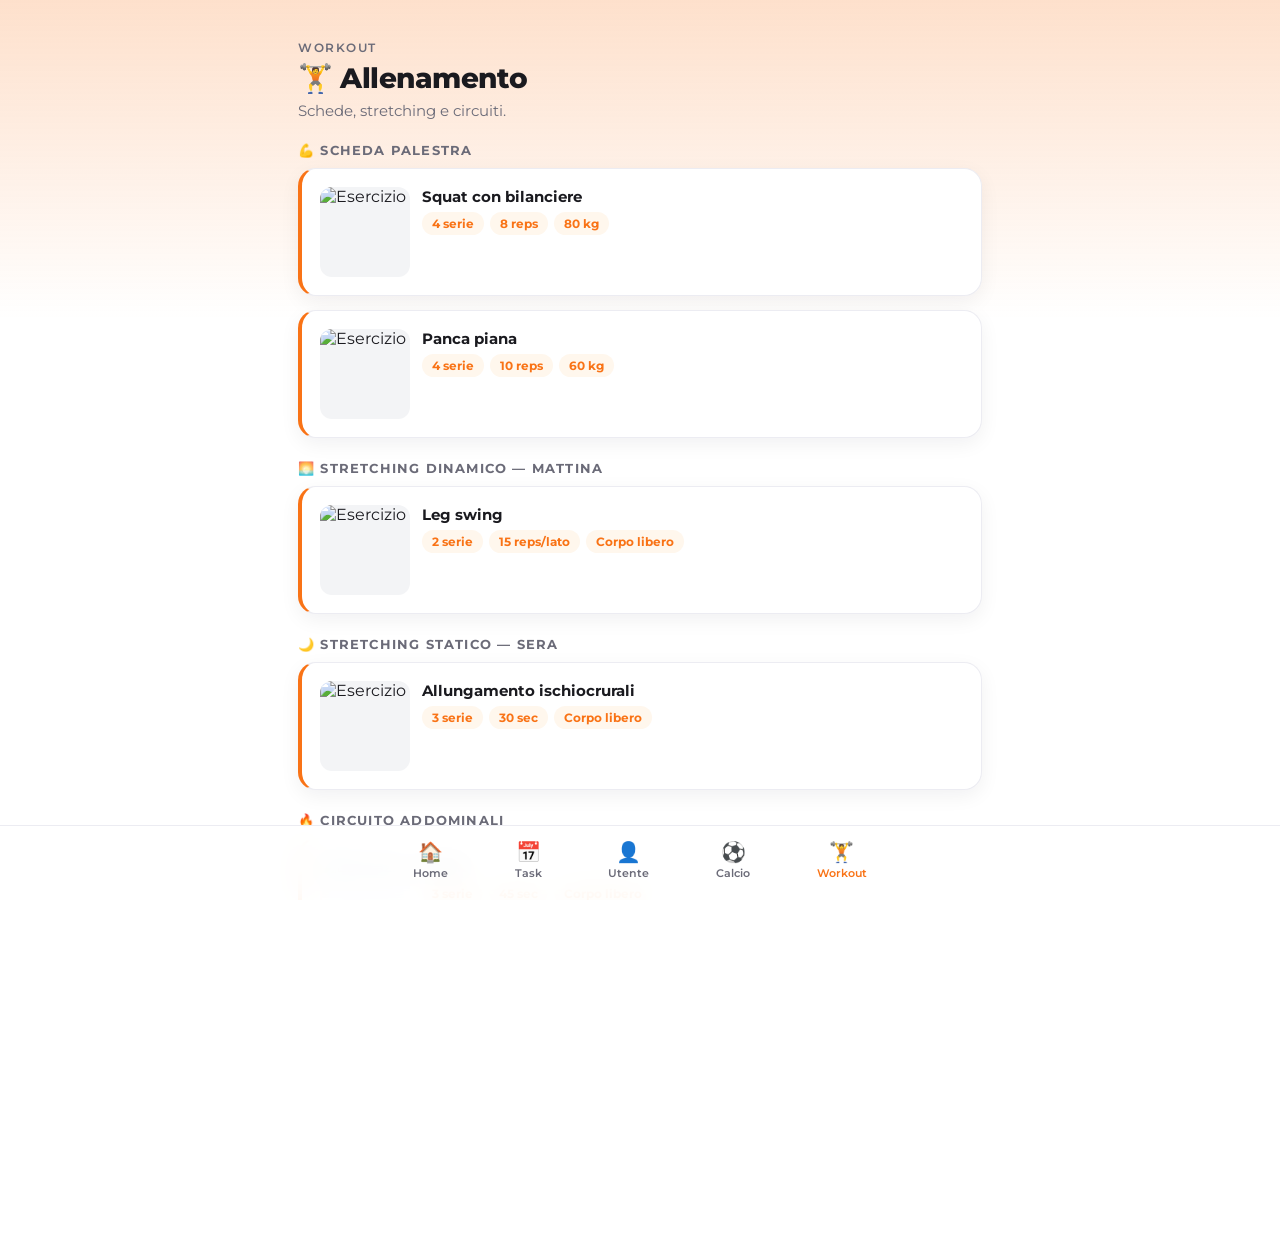
==== allenamento.html @ 2d16e0ea "Add files via upload" ====
<!DOCTYPE html>
<html lang="it">
<head>
  <meta charset="UTF-8" />
  <meta name="viewport" content="width=device-width, initial-scale=1.0" />
  <title>Allenamento — Sito Personale</title>
  <link rel="stylesheet" href="style.css" />
</head>
<body class="page-allenamento">

  <main class="container">

    <header class="app-header">
      <span class="eyebrow">Workout</span>
      <h1>🏋️ Allenamento</h1>
      <p>Schede, stretching e circuiti.</p>
    </header>

    <!-- ============================ -->
    <!-- SCHEDA PALESTRA -->
    <!-- ============================ -->
    <h2 class="section-title">💪 Scheda palestra</h2>

    <article class="card exercise-card">
      <img class="exercise-img" src="https://placehold.co/180x180/f97316/ffffff?text=Squat" alt="Esercizio" />
      <div>
        <h3>Squat con bilanciere</h3>
        <div class="exercise-meta">
          <span class="chip">4 serie</span>
          <span class="chip">8 reps</span>
          <span class="chip">80 kg</span>
        </div>
      </div>
    </article>

    <article class="card exercise-card">
      <img class="exercise-img" src="https://placehold.co/180x180/f97316/ffffff?text=Panca" alt="Esercizio" />
      <div>
        <h3>Panca piana</h3>
        <div class="exercise-meta">
          <span class="chip">4 serie</span>
          <span class="chip">10 reps</span>
          <span class="chip">60 kg</span>
        </div>
      </div>
    </article>

    <!-- AGGIUNGI QUI NUOVO ESERCIZIO PALESTRA (copia il blocco <article class="card exercise-card">) -->

    <!-- ============================ -->
    <!-- STRETCHING DINAMICO (mattina) -->
    <!-- ============================ -->
    <h2 class="section-title">🌅 Stretching dinamico — mattina</h2>

    <article class="card exercise-card">
      <img class="exercise-img" src="https://placehold.co/180x180/facc15/ffffff?text=Leg+Swing" alt="Esercizio" />
      <div>
        <h3>Leg swing</h3>
        <div class="exercise-meta">
          <span class="chip">2 serie</span>
          <span class="chip">15 reps/lato</span>
          <span class="chip">Corpo libero</span>
        </div>
      </div>
    </article>

    <!-- AGGIUNGI QUI NUOVO ESERCIZIO STRETCHING DINAMICO -->

    <!-- ============================ -->
    <!-- STRETCHING STATICO (sera) -->
    <!-- ============================ -->
    <h2 class="section-title">🌙 Stretching statico — sera</h2>

    <article class="card exercise-card">
      <img class="exercise-img" src="https://placehold.co/180x180/8b5cf6/ffffff?text=Hamstring" alt="Esercizio" />
      <div>
        <h3>Allungamento ischiocrurali</h3>
        <div class="exercise-meta">
          <span class="chip">3 serie</span>
          <span class="chip">30 sec</span>
          <span class="chip">Corpo libero</span>
        </div>
      </div>
    </article>

    <!-- AGGIUNGI QUI NUOVO ESERCIZIO STRETCHING STATICO -->

    <!-- ============================ -->
    <!-- CIRCUITO ADDOMINALI -->
    <!-- ============================ -->
    <h2 class="section-title">🔥 Circuito addominali</h2>

    <article class="card exercise-card">
      <img class="exercise-img" src="https://placehold.co/180x180/ef4444/ffffff?text=Plank" alt="Esercizio" />
      <div>
        <h3>Plank</h3>
        <div class="exercise-meta">
          <span class="chip">3 serie</span>
          <span class="chip">45 sec</span>
          <span class="chip">Corpo libero</span>
        </div>
      </div>
    </article>

    <article class="card exercise-card">
      <img class="exercise-img" src="https://placehold.co/180x180/ef4444/ffffff?text=Crunch" alt="Esercizio" />
      <div>
        <h3>Crunch</h3>
        <div class="exercise-meta">
          <span class="chip">3 serie</span>
          <span class="chip">20 reps</span>
          <span class="chip">Corpo libero</span>
        </div>
      </div>
    </article>

    <!-- AGGIUNGI QUI NUOVO ESERCIZIO CIRCUITO ADDOMINALI -->

  </main>

  <nav class="bottom-nav" aria-label="Menu">
    <ul>
      <li><a href="index.html"><span class="ic">🏠</span>Home</a></li>
      <li><a href="task.html"><span class="ic">📅</span>Task</a></li>
      <li><a href="utente.html"><span class="ic">👤</span>Utente</a></li>
      <li><a href="calcio.html"><span class="ic">⚽</span>Calcio</a></li>
      <li><a href="allenamento.html" class="active"><span class="ic">🏋️</span>Workout</a></li>
    </ul>
  </nav>

</body>
</html>
---- style.css ----
/* =========================================================
   STYLE.CSS — Sito personale statico
   Modifica qui i colori, i font o le dimensioni globali.
   ========================================================= */

@import url('https://fonts.googleapis.com/css2?family=Montserrat:wght@400;500;600;700;800&display=swap');

/* ---------- RESET ---------- */
* { box-sizing: border-box; margin: 0; padding: 0; min-width: 0; }
html, body { height: 100%; overflow-x: hidden; }
img { max-width: 100%; display: block; }
a { text-decoration: none; color: inherit; }
ul { list-style: none; }

/* ---------- VARIABILI ---------- */
:root {
  --bg: #ffffff;
  --text: #1a1a1f;
  --muted: #6b6b78;
  --card: #ffffff;
  --border: #ececf2;
  --shadow: 0 6px 20px rgba(20, 20, 40, 0.06);
  --shadow-strong: 0 10px 30px rgba(20, 20, 40, 0.12);
  --radius: 18px;
  --radius-sm: 12px;

  /* Accenti per pagina */
  --accent-home: #6b7280;
  --accent-task: #ef4444;
  --accent-utente: #8b5cf6;
  --accent-calcio: #2563eb;
  --accent-infortuni: #16a34a;
  --accent-allenamento: #f97316;
  --accent-professione: #334155;
}

/* ---------- BASE ---------- */
body {
  font-family: 'Montserrat', system-ui, -apple-system, sans-serif;
  color: var(--text);
  background: var(--bg);
  min-height: 100%;
  padding-bottom: 90px; /* spazio per la bottom nav */
  -webkit-font-smoothing: antialiased;
}

/* Sfumatura di pagina (fascia alta) — cambia colore in base alla classe sul <body> */
body::before {
  content: "";
  position: fixed;
  inset: 0 0 auto 0;
  height: 320px;
  z-index: -1;
  background: linear-gradient(180deg, rgba(0,0,0,0) 100%, transparent);
  pointer-events: none;
}
body.page-home::before    { background: linear-gradient(180deg, rgba(107,114,128,.18), rgba(255,255,255,0)); }
body.page-task::before    { background: linear-gradient(180deg, rgba(239, 68, 68,.20), rgba(255,255,255,0)); }
body.page-utente::before  { background: linear-gradient(180deg, rgba(139, 92,246,.22), rgba(255,255,255,0)); }
body.page-calcio::before  { background: linear-gradient(180deg, rgba( 37, 99,235,.20), rgba(255,255,255,0)); }
body.page-allenamento::before { background: linear-gradient(180deg, rgba(249,115, 22,.22), rgba(255,255,255,0)); }
body.page-professione::before { background: linear-gradient(180deg, rgba( 51, 65, 85,.18), rgba(255,255,255,0)); }

/* ---------- LAYOUT ---------- */
.container {
  max-width: 520px;
  margin: 0 auto;
  padding: 28px 18px 24px;
}

/* ---------- HEADER ---------- */
.app-header {
  display: flex;
  flex-direction: column;
  gap: 6px;
  margin-bottom: 22px;
}
.app-header .eyebrow {
  font-size: 12px;
  text-transform: uppercase;
  letter-spacing: 1.5px;
  color: var(--muted);
  font-weight: 600;
}
.app-header h1 {
  font-size: 28px;
  font-weight: 800;
  letter-spacing: -0.5px;
}
.app-header p { color: var(--muted); font-size: 15px; }

/* ---------- CARD ---------- */
.card {
  background: var(--card);
  border-radius: var(--radius);
  padding: 18px;
  box-shadow: var(--shadow);
  border: 1px solid var(--border);
  margin-bottom: 14px;
}
.card h2 { font-size: 17px; font-weight: 700; margin-bottom: 8px; }
.card h3 { font-size: 15px; font-weight: 700; margin-bottom: 6px; }
.card p  { color: var(--muted); font-size: 14px; line-height: 1.45; }

.card-title-row {
  display: flex; align-items: center; justify-content: space-between;
  gap: 10px; margin-bottom: 10px;
}

/* ---------- HOME — card di navigazione ---------- */
.nav-grid {
  display: grid;
  grid-template-columns: 1fr 1fr;
  gap: 14px;
}
.nav-card {
  display: flex; flex-direction: column; gap: 10px;
  padding: 22px 18px;
  border-radius: var(--radius);
  color: #fff;
  box-shadow: var(--shadow-strong);
  min-height: 140px;
  justify-content: space-between;
  transition: transform .15s ease;
}
.nav-card:active { transform: scale(.97); }
.nav-card .icon { font-size: 30px; }
.nav-card .label { font-size: 17px; font-weight: 700; }
.nav-card.task        { background: linear-gradient(135deg, #ef4444, #f97316); }
.nav-card.utente      { background: linear-gradient(135deg, #8b5cf6, #ec4899); }
.nav-card.calcio      { background: linear-gradient(135deg, #2563eb, #06b6d4); }
.nav-card.allenamento { background: linear-gradient(135deg, #f97316, #facc15); }

/* ---------- TASK ---------- */
.date-pill {
  display: inline-block;
  background: var(--accent-task);
  color: #fff;
  padding: 6px 12px;
  border-radius: 999px;
  font-size: 12px;
  font-weight: 700;
  letter-spacing: .4px;
  text-transform: uppercase;
}
.section-title {
  font-size: 13px;
  font-weight: 700;
  text-transform: uppercase;
  letter-spacing: 1.2px;
  color: var(--muted);
  margin: 22px 0 10px;
}
.habit-list li {
  display: flex; align-items: center; gap: 10px;
  padding: 8px 0;
  font-size: 14px;
  border-bottom: 1px dashed var(--border);
}
.habit-list li:last-child { border-bottom: none; }
.habit-list .dot {
  width: 8px; height: 8px; border-radius: 50%;
  background: var(--accent-task);
}

.task-card { border-left: 4px solid var(--accent-task); }
.task-time {
  display: inline-flex; align-items: center; gap: 6px;
  background: #fef2f2;
  color: var(--accent-task);
  font-weight: 700;
  font-size: 12px;
  padding: 4px 10px;
  border-radius: 8px;
  margin-bottom: 8px;
}
.task-meta {
  display: grid; grid-template-columns: auto 1fr; gap: 4px 10px;
  margin-top: 10px;
  font-size: 13px;
  color: var(--muted);
}
.task-meta b { color: var(--text); font-weight: 600; }

/* ---------- UTENTE ---------- */
.profile {
  display: flex; flex-direction: column; align-items: center;
  gap: 12px; padding: 24px 18px;
  text-align: center;
}
.avatar {
  width: 120px; height: 120px; border-radius: 50%;
  border: 4px solid #fff;
  box-shadow: var(--shadow-strong);
  background: #f3f4f6;
  object-fit: cover;
}
.profile h2 { font-size: 22px; font-weight: 800; }
.stats-grid {
  display: grid; grid-template-columns: repeat(3, 1fr); gap: 10px;
  margin-top: 16px;
  width: 100%;
}
.stat-box {
  background: #faf7ff;
  border-radius: var(--radius-sm);
  padding: 12px 8px;
  text-align: center;
}
.stat-box .num { font-size: 18px; font-weight: 800; color: var(--accent-utente); }
.stat-box .lbl { font-size: 11px; color: var(--muted); text-transform: uppercase; letter-spacing: .8px; }

.btn {
  display: inline-flex; align-items: center; justify-content: center;
  gap: 8px;
  padding: 12px 18px;
  border-radius: 12px;
  font-weight: 700;
  font-size: 14px;
  background: var(--accent-utente);
  color: #fff;
  box-shadow: var(--shadow);
  margin-top: 14px;
}

.media-card {
  display: grid;
  grid-template-columns: 60px 1fr;
  gap: 12px;
  align-items: center;
}
.media-cover {
  width: 60px; height: 80px;
  border-radius: 8px;
  background: linear-gradient(135deg, #ddd, #bbb);
  object-fit: cover;
}
.stars { color: #f59e0b; letter-spacing: 2px; font-size: 14px; }
.stars .off { color: #e5e7eb; }
.tag {
  display: inline-block;
  font-size: 11px;
  background: #f3f4f6;
  color: var(--muted);
  padding: 3px 8px;
  border-radius: 999px;
  font-weight: 600;
}

/* ---------- CALCIO ---------- */
.kpi-grid {
  display: grid; grid-template-columns: repeat(2, 1fr); gap: 10px;
}
.kpi {
  background: #eff6ff;
  border-radius: var(--radius-sm);
  padding: 14px;
  text-align: center;
}
.kpi .num { font-size: 26px; font-weight: 800; color: var(--accent-calcio); }
.kpi .lbl { font-size: 12px; color: var(--muted); text-transform: uppercase; letter-spacing: .6px; margin-top: 2px; }

.progress {
  background: #e5e7eb;
  border-radius: 999px;
  overflow: hidden;
  height: 10px;
  margin-top: 8px;
}
.progress > span {
  display: block; height: 100%;
  background: linear-gradient(90deg, var(--accent-calcio), #06b6d4);
  border-radius: 999px;
}

.shoe-card {
  display: grid;
  grid-template-columns: 90px 1fr;
  gap: 12px;
  align-items: center;
}
.shoe-img {
  width: 90px; height: 90px;
  border-radius: 12px;
  object-fit: cover;
  background: #f3f4f6;
}

/* Infortuni — accento verde */
.injury-section .section-title { color: var(--accent-infortuni); }
.injury-card { border-left: 4px solid var(--accent-infortuni); background: #f0fdf4; }
.injury-card .severity {
  display: inline-block; padding: 3px 10px; border-radius: 999px;
  font-size: 11px; font-weight: 700; text-transform: uppercase; letter-spacing: .5px;
}
.severity.lieve  { background: #dcfce7; color: #15803d; }
.severity.medio  { background: #fef3c7; color: #b45309; }
.severity.grave  { background: #fee2e2; color: #b91c1c; }
.injury-meta {
  display: grid; grid-template-columns: auto 1fr; gap: 4px 10px;
  margin-top: 8px; font-size: 13px; color: var(--muted);
}
.injury-meta b { color: var(--text); font-weight: 600; }

/* ---------- ALLENAMENTO ---------- */
.exercise-card {
  display: grid;
  grid-template-columns: 90px 1fr;
  gap: 12px;
  border-left: 4px solid var(--accent-allenamento);
}
.exercise-img {
  width: 90px; height: 90px;
  border-radius: 12px;
  object-fit: cover;
  background: #f3f4f6;
}
.exercise-meta {
  display: flex; flex-wrap: wrap; gap: 6px;
  margin-top: 6px;
}
.exercise-meta .chip {
  background: #fff7ed;
  color: var(--accent-allenamento);
  font-size: 12px;
  font-weight: 700;
  padding: 4px 10px;
  border-radius: 999px;
}

/* ---------- PROFESSIONE (CV) ---------- */
.cv-header {
  text-align: center; padding: 26px 18px 18px;
  border-bottom: 1px solid var(--border);
  margin-bottom: 22px;
}
.cv-header h1 { font-size: 26px; font-weight: 800; }
.cv-header p  { color: var(--muted); margin-top: 4px; }
.cv-section { margin-bottom: 26px; }
.cv-section > h2 {
  font-size: 13px; font-weight: 800; text-transform: uppercase;
  letter-spacing: 1.5px; color: var(--accent-professione);
  margin-bottom: 12px; border-bottom: 2px solid var(--accent-professione);
  padding-bottom: 4px;
}
.cv-item { margin-bottom: 14px; }
.cv-item h3 { font-size: 15px; font-weight: 700; }
.cv-item .role { color: var(--muted); font-size: 13px; margin-bottom: 4px; }
.cv-item p { font-size: 14px; color: #444; }

.skills { display: flex; flex-wrap: wrap; gap: 8px; }
.skill {
  background: #f1f5f9; color: var(--accent-professione);
  font-size: 13px; font-weight: 600;
  padding: 6px 12px; border-radius: 999px;
}

.back-link {
  display: inline-block; margin-top: 12px;
  color: var(--accent-professione);
  font-weight: 700; font-size: 14px;
}

/* ---------- BOTTOM NAV ---------- */
.bottom-nav {
  position: fixed; left: 0; right: 0; bottom: 0;
  background: rgba(255,255,255,.92);
  backdrop-filter: saturate(180%) blur(14px);
  -webkit-backdrop-filter: saturate(180%) blur(14px);
  border-top: 1px solid var(--border);
  padding: 8px 0 14px;
  z-index: 100;
}
.bottom-nav ul {
  display: flex; justify-content: space-around; align-items: center;
  max-width: 520px; margin: 0 auto;
}
.bottom-nav a {
  display: flex; flex-direction: column; align-items: center; gap: 2px;
  padding: 6px 10px;
  color: var(--muted);
  font-size: 11px; font-weight: 600;
}
.bottom-nav .ic { font-size: 20px; }
.bottom-nav a.active { color: var(--text); }
body.page-task .bottom-nav a.active        { color: var(--accent-task); }
body.page-utente .bottom-nav a.active      { color: var(--accent-utente); }
body.page-calcio .bottom-nav a.active      { color: var(--accent-calcio); }
body.page-allenamento .bottom-nav a.active { color: var(--accent-allenamento); }
body.page-home .bottom-nav a.active        { color: var(--text); }

/* ---------- DESKTOP ---------- */
@media (min-width: 720px) {
  .container { max-width: 720px; padding-top: 40px; }
  .nav-grid { grid-template-columns: repeat(4, 1fr); }
  .kpi-grid { grid-template-columns: repeat(4, 1fr); }
  body { padding-bottom: 100px; }
}
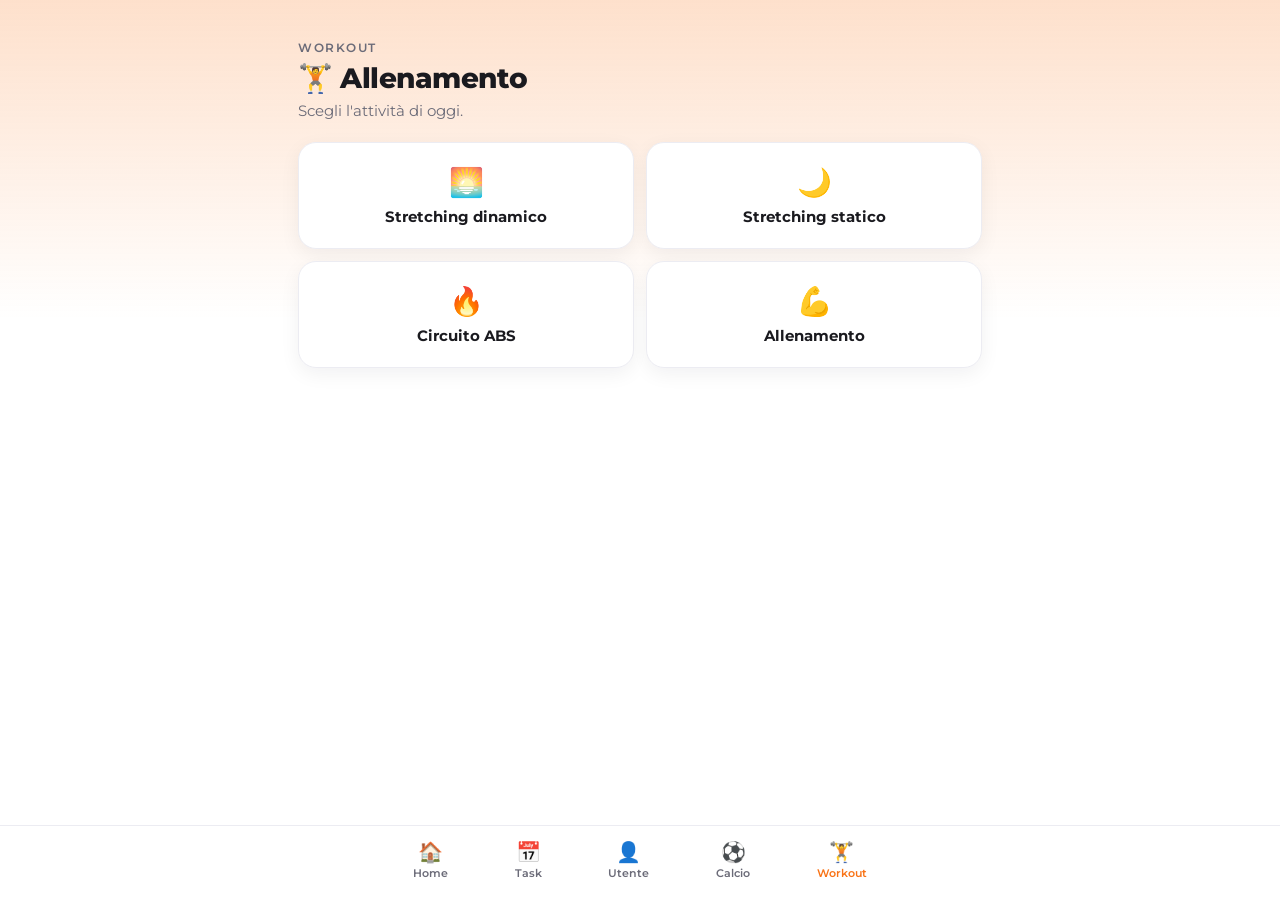
==== commit 05c8a2da: "Add files via upload" ====
--- a/allenamento.html
+++ b/allenamento.html
@@ -10,113 +10,153 @@
 
   <main class="container">
 
-    <header class="app-header">
-      <span class="eyebrow">Workout</span>
-      <h1>🏋️ Allenamento</h1>
-      <p>Schede, stretching e circuiti.</p>
-    </header>
+    <!-- ============================================================
+         SCHERMATA INIZIALE — selezione attività
+         ============================================================ -->
+    <section id="screen-home">
+      <header class="app-header">
+        <span class="eyebrow">Workout</span>
+        <h1>🏋️ Allenamento</h1>
+        <p>Scegli l'attività di oggi.</p>
+      </header>
 
-    <!-- ============================ -->
-    <!-- SCHEDA PALESTRA -->
-    <!-- ============================ -->
-    <h2 class="section-title">💪 Scheda palestra</h2>
+      <div class="activity-grid">
+        <button class="activity-btn" data-activity="dinamico">
+          <span class="ic">🌅</span>
+          <span>Stretching dinamico</span>
+        </button>
+        <button class="activity-btn" data-activity="statico">
+          <span class="ic">🌙</span>
+          <span>Stretching statico</span>
+        </button>
+        <button class="activity-btn" data-activity="abs">
+          <span class="ic">🔥</span>
+          <span>Circuito ABS</span>
+        </button>
+        <button class="activity-btn" data-activity="allenamento">
+          <span class="ic">💪</span>
+          <span>Allenamento</span>
+        </button>
+      </div>
+    </section>
 
-    <article class="card exercise-card">
-      <img class="exercise-img" src="https://placehold.co/180x180/f97316/ffffff?text=Squat" alt="Esercizio" />
-      <div>
-        <h3>Squat con bilanciere</h3>
-        <div class="exercise-meta">
-          <span class="chip">4 serie</span>
-          <span class="chip">8 reps</span>
-          <span class="chip">80 kg</span>
+    <!-- ============================================================
+         SCHERMATA ALLENAMENTO IN CORSO
+         ============================================================ -->
+    <section id="screen-workout" hidden>
+
+      <header class="app-header">
+        <span class="eyebrow" id="workout-label">Attività</span>
+        <h1>🔴 Allenamento in corso</h1>
+      </header>
+
+      <!-- Timer sempre visibile (sticky) -->
+      <div class="timer-bar">
+        <div class="timer-display" id="timer-display">00:00</div>
+        <div class="timer-controls">
+          <button id="timer-start" class="t-btn t-start">▶ Start</button>
+          <button id="timer-stop" class="t-btn t-stop">⏸ Stop</button>
+          <button id="timer-reset" class="t-btn t-reset">⟳ Reset</button>
         </div>
       </div>
-    </article>
 
-    <article class="card exercise-card">
-      <img class="exercise-img" src="https://placehold.co/180x180/f97316/ffffff?text=Panca" alt="Esercizio" />
-      <div>
-        <h3>Panca piana</h3>
-        <div class="exercise-meta">
-          <span class="chip">4 serie</span>
-          <span class="chip">10 reps</span>
-          <span class="chip">60 kg</span>
-        </div>
-      </div>
-    </article>
+      <h2 class="section-title">Esercizi</h2>
+      <ul id="exercise-list" class="exercise-list"></ul>
 
-    <!-- AGGIUNGI QUI NUOVO ESERCIZIO PALESTRA (copia il blocco <article class="card exercise-card">) -->
-
-    <!-- ============================ -->
-    <!-- STRETCHING DINAMICO (mattina) -->
-    <!-- ============================ -->
-    <h2 class="section-title">🌅 Stretching dinamico — mattina</h2>
-
-    <article class="card exercise-card">
-      <img class="exercise-img" src="https://placehold.co/180x180/facc15/ffffff?text=Leg+Swing" alt="Esercizio" />
-      <div>
-        <h3>Leg swing</h3>
-        <div class="exercise-meta">
-          <span class="chip">2 serie</span>
-          <span class="chip">15 reps/lato</span>
-          <span class="chip">Corpo libero</span>
-        </div>
-      </div>
-    </article>
-
-    <!-- AGGIUNGI QUI NUOVO ESERCIZIO STRETCHING DINAMICO -->
-
-    <!-- ============================ -->
-    <!-- STRETCHING STATICO (sera) -->
-    <!-- ============================ -->
-    <h2 class="section-title">🌙 Stretching statico — sera</h2>
-
-    <article class="card exercise-card">
-      <img class="exercise-img" src="https://placehold.co/180x180/8b5cf6/ffffff?text=Hamstring" alt="Esercizio" />
-      <div>
-        <h3>Allungamento ischiocrurali</h3>
-        <div class="exercise-meta">
-          <span class="chip">3 serie</span>
-          <span class="chip">30 sec</span>
-          <span class="chip">Corpo libero</span>
-        </div>
-      </div>
-    </article>
-
-    <!-- AGGIUNGI QUI NUOVO ESERCIZIO STRETCHING STATICO -->
-
-    <!-- ============================ -->
-    <!-- CIRCUITO ADDOMINALI -->
-    <!-- ============================ -->
-    <h2 class="section-title">🔥 Circuito addominali</h2>
-
-    <article class="card exercise-card">
-      <img class="exercise-img" src="https://placehold.co/180x180/ef4444/ffffff?text=Plank" alt="Esercizio" />
-      <div>
-        <h3>Plank</h3>
-        <div class="exercise-meta">
-          <span class="chip">3 serie</span>
-          <span class="chip">45 sec</span>
-          <span class="chip">Corpo libero</span>
-        </div>
-      </div>
-    </article>
-
-    <article class="card exercise-card">
-      <img class="exercise-img" src="https://placehold.co/180x180/ef4444/ffffff?text=Crunch" alt="Esercizio" />
-      <div>
-        <h3>Crunch</h3>
-        <div class="exercise-meta">
-          <span class="chip">3 serie</span>
-          <span class="chip">20 reps</span>
-          <span class="chip">Corpo libero</span>
-        </div>
-      </div>
-    </article>
-
-    <!-- AGGIUNGI QUI NUOVO ESERCIZIO CIRCUITO ADDOMINALI -->
+      <button id="exit-workout" class="btn btn-secondary" style="margin-top:14px">⨉ Esci dall'allenamento</button>
+    </section>
 
   </main>
+
+  <!-- ============================================================
+       LISTE ESERCIZI — modifica liberamente
+       Ogni esercizio: data-name, data-sets, data-reps, data-weight
+       ============================================================ -->
+
+  <!-- STRETCHING DINAMICO -->
+  <template id="ex-dinamico">
+    <li data-name="Leg swing" data-sets="2" data-reps="15/lato" data-weight="Corpo libero"></li>
+    <li data-name="Arm circles" data-sets="2" data-reps="20" data-weight="Corpo libero"></li>
+    <li data-name="High knees" data-sets="2" data-reps="30 sec" data-weight="Corpo libero"></li>
+    <!-- AGGIUNGI QUI NUOVO ESERCIZIO STRETCHING DINAMICO -->
+  </template>
+
+  <!-- STRETCHING STATICO -->
+  <template id="ex-statico">
+    <li data-name="Allungamento ischiocrurali" data-sets="3" data-reps="30 sec" data-weight="Corpo libero"></li>
+    <li data-name="Allungamento quadricipiti" data-sets="3" data-reps="30 sec" data-weight="Corpo libero"></li>
+    <li data-name="Allungamento polpacci" data-sets="3" data-reps="30 sec" data-weight="Corpo libero"></li>
+    <!-- AGGIUNGI QUI NUOVO ESERCIZIO STRETCHING STATICO -->
+  </template>
+
+  <!-- CIRCUITO ABS -->
+  <template id="ex-abs">
+    <li data-name="Plank" data-sets="3" data-reps="45 sec" data-weight="Corpo libero"></li>
+    <li data-name="Crunch" data-sets="3" data-reps="20" data-weight="Corpo libero"></li>
+    <li data-name="Russian twist" data-sets="3" data-reps="20" data-weight="5 kg"></li>
+    <!-- AGGIUNGI QUI NUOVO ESERCIZIO CIRCUITO ABS -->
+  </template>
+
+  <!-- ============================================================
+       ALLENAMENTO GIORNALIERO
+       Una scheda per ogni giorno della settimana.
+       Lo script seleziona automaticamente quella corrispondente
+       al giorno corrente (data-day = 0 dom ... 6 sab).
+       Per usarne una diversa, decommentare quella desiderata
+       e commentare le altre.
+       ============================================================ -->
+
+  <!-- LUNEDÌ — Petto / Tricipiti -->
+  <template id="ex-allenamento-1" data-label="Lunedì — Petto / Tricipiti">
+    <li data-name="Panca piana" data-sets="4" data-reps="8" data-weight="60 kg"></li>
+    <li data-name="Panca inclinata manubri" data-sets="3" data-reps="10" data-weight="22 kg"></li>
+    <li data-name="French press" data-sets="3" data-reps="12" data-weight="20 kg"></li>
+    <!-- AGGIUNGI QUI NUOVO ESERCIZIO LUNEDÌ -->
+  </template>
+
+  <!-- MARTEDÌ — Schiena / Bicipiti -->
+  <template id="ex-allenamento-2" data-label="Martedì — Schiena / Bicipiti">
+    <li data-name="Trazioni" data-sets="4" data-reps="6" data-weight="Corpo libero"></li>
+    <li data-name="Rematore bilanciere" data-sets="3" data-reps="10" data-weight="50 kg"></li>
+    <li data-name="Curl bilanciere" data-sets="3" data-reps="12" data-weight="25 kg"></li>
+    <!-- AGGIUNGI QUI NUOVO ESERCIZIO MARTEDÌ -->
+  </template>
+
+  <!-- MERCOLEDÌ — Riposo attivo -->
+  <template id="ex-allenamento-3" data-label="Mercoledì — Riposo attivo">
+    <li data-name="Camminata veloce" data-sets="1" data-reps="30 min" data-weight="—"></li>
+    <li data-name="Mobilità anche" data-sets="3" data-reps="10/lato" data-weight="Corpo libero"></li>
+    <!-- AGGIUNGI QUI NUOVO ESERCIZIO MERCOLEDÌ -->
+  </template>
+
+  <!-- GIOVEDÌ — Gambe -->
+  <template id="ex-allenamento-4" data-label="Giovedì — Gambe">
+    <li data-name="Squat con bilanciere" data-sets="4" data-reps="8" data-weight="80 kg"></li>
+    <li data-name="Affondi manubri" data-sets="3" data-reps="10/lato" data-weight="16 kg"></li>
+    <li data-name="Calf raise" data-sets="4" data-reps="15" data-weight="40 kg"></li>
+    <!-- AGGIUNGI QUI NUOVO ESERCIZIO GIOVEDÌ -->
+  </template>
+
+  <!-- VENERDÌ — Spalle / Core -->
+  <template id="ex-allenamento-5" data-label="Venerdì — Spalle / Core">
+    <li data-name="Military press" data-sets="4" data-reps="8" data-weight="35 kg"></li>
+    <li data-name="Alzate laterali" data-sets="3" data-reps="12" data-weight="8 kg"></li>
+    <li data-name="Plank" data-sets="3" data-reps="60 sec" data-weight="Corpo libero"></li>
+    <!-- AGGIUNGI QUI NUOVO ESERCIZIO VENERDÌ -->
+  </template>
+
+  <!-- SABATO — Full body -->
+  <template id="ex-allenamento-6" data-label="Sabato — Full body">
+    <li data-name="Stacco da terra" data-sets="4" data-reps="6" data-weight="90 kg"></li>
+    <li data-name="Push press" data-sets="3" data-reps="8" data-weight="40 kg"></li>
+    <!-- AGGIUNGI QUI NUOVO ESERCIZIO SABATO -->
+  </template>
+
+  <!-- DOMENICA — Riposo / mobilità -->
+  <template id="ex-allenamento-0" data-label="Domenica — Mobilità">
+    <li data-name="Mobilità completa" data-sets="1" data-reps="20 min" data-weight="—"></li>
+    <!-- AGGIUNGI QUI NUOVO ESERCIZIO DOMENICA -->
+  </template>
 
   <nav class="bottom-nav" aria-label="Menu">
     <ul>
@@ -128,5 +168,6 @@
     </ul>
   </nav>
 
+  <script src="script.js"></script>
 </body>
 </html>
--- a/style.css
+++ b/style.css
@@ -396,3 +396,166 @@
   .kpi-grid { grid-template-columns: repeat(4, 1fr); }
   body { padding-bottom: 100px; }
 }
+
+/* =========================================================
+   ESTENSIONI v2 — Cultura, Infortuni, Workout interattivo
+   ========================================================= */
+
+/* Sfondo per la pagina infortuni (verde) */
+body.page-infortuni::before {
+  background: linear-gradient(180deg, rgba(22,163,74,.20), rgba(255,255,255,0));
+}
+
+/* Bottone secondario e variante infortunio */
+.btn-secondary {
+  background: #f3f4f6;
+  color: var(--text);
+  margin-top: 8px;
+}
+.btn-injury {
+  background: var(--accent-infortuni);
+  color: #fff;
+  margin-top: 14px;
+}
+
+/* Link "indietro" nelle pagine di dettaglio */
+.back-link {
+  display: inline-block;
+  margin-top: 8px;
+  font-size: 13px;
+  color: var(--muted);
+  font-weight: 600;
+}
+
+/* Gruppo di tag (ruoli) */
+.tag-group { display: flex; flex-wrap: wrap; gap: 6px; }
+
+/* Griglia KPI a 3 colonne (per "Tipo di impiego") */
+.kpi-grid-3 { grid-template-columns: repeat(3, 1fr) !important; }
+
+/* ---------- COLLAPSIBLE (details/summary) ---------- */
+.collapsible {
+  background: var(--card);
+  border: 1px solid var(--border);
+  border-radius: var(--radius);
+  box-shadow: var(--shadow);
+  margin-bottom: 14px;
+  overflow: hidden;
+}
+.collapsible > summary {
+  list-style: none;
+  cursor: pointer;
+  padding: 16px 18px;
+  font-weight: 700;
+  font-size: 16px;
+  display: flex;
+  align-items: center;
+  justify-content: space-between;
+}
+.collapsible > summary::-webkit-details-marker { display: none; }
+.collapsible > summary::after {
+  content: "▾";
+  font-size: 14px;
+  color: var(--muted);
+  transition: transform .2s ease;
+}
+.collapsible[open] > summary::after { transform: rotate(180deg); }
+.collapsible-body { padding: 0 14px 14px; }
+
+/* ---------- STATO INFORTUNIO ---------- */
+.status-ok {
+  border-left: 5px solid var(--accent-infortuni);
+  background: #f0fdf4;
+}
+.status-injured {
+  border-left: 5px solid #f59e0b;
+  background: #fffbeb;
+}
+
+/* ---------- WORKOUT: schermata attività ---------- */
+.activity-grid {
+  display: grid;
+  grid-template-columns: repeat(2, 1fr);
+  gap: 12px;
+  margin-top: 6px;
+}
+.activity-btn {
+  background: var(--card);
+  border: 1px solid var(--border);
+  border-radius: var(--radius);
+  box-shadow: var(--shadow);
+  padding: 22px 12px;
+  font-family: inherit;
+  font-size: 15px;
+  font-weight: 700;
+  color: var(--text);
+  cursor: pointer;
+  display: flex;
+  flex-direction: column;
+  align-items: center;
+  gap: 8px;
+  transition: transform .12s ease, box-shadow .12s ease;
+}
+.activity-btn .ic { font-size: 28px; }
+.activity-btn:hover { transform: translateY(-2px); box-shadow: var(--shadow-strong); }
+.activity-btn:active { transform: translateY(0); }
+
+/* ---------- TIMER ---------- */
+.timer-bar {
+  position: sticky;
+  top: 0;
+  z-index: 10;
+  background: var(--card);
+  border: 1px solid var(--border);
+  border-radius: var(--radius);
+  box-shadow: var(--shadow-strong);
+  padding: 14px;
+  margin-bottom: 14px;
+  text-align: center;
+}
+.timer-display {
+  font-size: 44px;
+  font-weight: 800;
+  letter-spacing: 2px;
+  font-variant-numeric: tabular-nums;
+  color: var(--accent-allenamento);
+}
+.timer-controls { display: flex; gap: 8px; margin-top: 10px; justify-content: center; }
+.t-btn {
+  flex: 1;
+  padding: 10px 12px;
+  border-radius: 10px;
+  border: 0;
+  font-family: inherit;
+  font-weight: 700;
+  font-size: 14px;
+  cursor: pointer;
+  color: #fff;
+}
+.t-start { background: #16a34a; }
+.t-stop  { background: #ef4444; }
+.t-reset { background: #6b7280; }
+
+/* ---------- LISTA ESERCIZI INTERATTIVA ---------- */
+.exercise-list { display: flex; flex-direction: column; gap: 10px; }
+.exercise-item {
+  background: var(--card);
+  border: 1px solid var(--border);
+  border-radius: var(--radius);
+  box-shadow: var(--shadow);
+  padding: 14px;
+  transition: opacity .25s ease, transform .25s ease;
+}
+.exercise-item.done { opacity: 0; transform: translateX(20px); }
+.ex-row { display: flex; align-items: flex-start; gap: 12px; cursor: pointer; }
+.ex-check {
+  width: 22px; height: 22px; margin-top: 2px;
+  accent-color: var(--accent-allenamento);
+  flex-shrink: 0;
+}
+.ex-info h3 { font-size: 16px; margin-bottom: 6px; }
+
+/* Compatta i KPI quando sono in griglia a 3 colonne */
+.kpi-grid-3 .kpi { padding: 12px 6px; }
+.kpi-grid-3 .kpi .num { font-size: 22px; }
+.kpi-grid-3 .kpi .lbl { font-size: 10px; }
